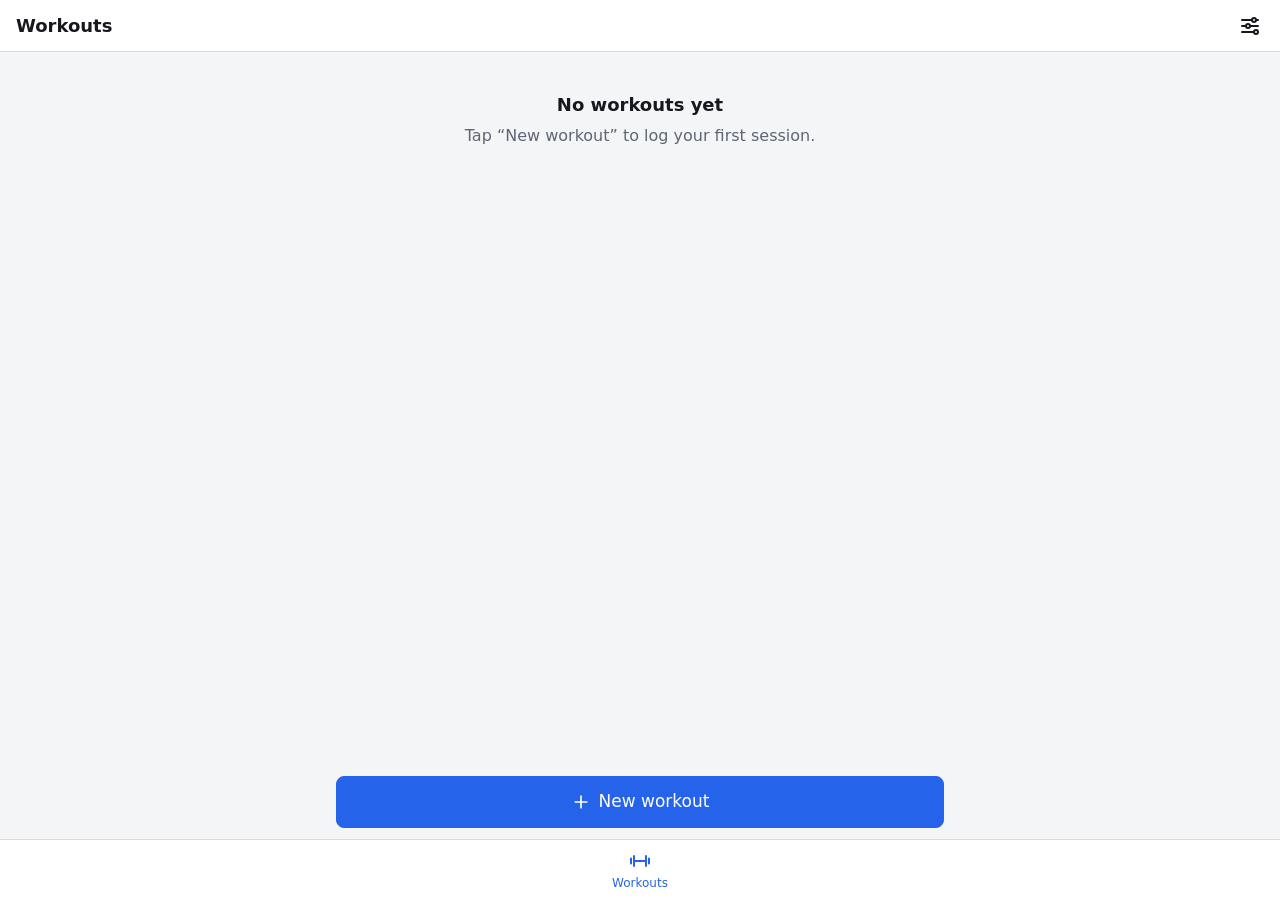
==== index.html @ 20797b5a "FitTrack v1: app shell, storage layer and workout log Static site (plain HTML/CSS/JS, no build step)" ====
<!doctype html>
<html lang="en">
<head>
  <meta charset="utf-8">
  <meta name="viewport" content="width=device-width, initial-scale=1, viewport-fit=cover">
  <meta name="theme-color" content="#ffffff" media="(prefers-color-scheme: light)">
  <meta name="theme-color" content="#181b21" media="(prefers-color-scheme: dark)">
  <title>FitTrack</title>
  <link rel="stylesheet" href="css/base.css">
  <link rel="stylesheet" href="css/layout.css">
  <link rel="stylesheet" href="css/components.css">
</head>
<body>
  <header class="app-header">
    <button id="header-back" class="icon-btn" type="button" aria-label="Back" hidden></button>
    <h1 id="header-title">FitTrack</h1>
    <a id="header-settings" class="icon-btn" href="#/settings" aria-label="Settings"></a>
  </header>

  <main id="main">
    <noscript><p class="banner banner-danger">FitTrack needs JavaScript to run.</p></noscript>
  </main>

  <nav id="bottom-nav" class="bottom-nav" aria-label="Sections"></nav>
  <div id="toast" class="toast" role="status" aria-live="polite" hidden></div>

  <!-- Order matters: core first, then modules, then app.js starts everything. -->
  <script src="js/core/dates.js"></script>
  <script src="js/core/migrations.js"></script>
  <script src="js/core/storage.js"></script>
  <script src="js/core/registry.js"></script>
  <script src="js/core/router.js"></script>
  <script src="js/core/ui.js"></script>
  <script src="js/modules/workouts.js"></script>
  <script src="js/modules/settings.js"></script>
  <script src="js/app.js"></script>
</body>
</html>
---- css/base.css ----
:root {
  --bg: #f4f5f7;
  --surface: #ffffff;
  --surface-2: #eef0f3;
  --text: #16181d;
  --text-muted: #5f6673;
  --border: #d9dde3;
  --accent: #2563eb;
  --accent-text: #ffffff;
  --success: #15803d;
  --success-text: #ffffff;
  --success-soft: #dcfce7;
  --danger: #b91c1c;
  --danger-text: #ffffff;
  --danger-soft: #fee2e2;
  --warning-soft: #fef3c7;
  --warning-text: #78350f;

  --radius: 12px;
  --radius-sm: 8px;
  --space-1: 4px;
  --space-2: 8px;
  --space-3: 12px;
  --space-4: 16px;
  --space-5: 24px;
  --tap: 44px;
  --header-h: 52px;
  --nav-h: 60px;
  --font: system-ui, -apple-system, "Segoe UI", Roboto, sans-serif;

  color-scheme: light dark;
}

@media (prefers-color-scheme: dark) {
  :root {
    --bg: #0f1115;
    --surface: #181b21;
    --surface-2: #22262e;
    --text: #e8eaee;
    --text-muted: #9aa1ad;
    --border: #2e333c;
    --accent: #6b97ff;
    --accent-text: #0b1020;
    --success: #4ade80;
    --success-text: #052e14;
    --success-soft: #14301f;
    --danger: #f87171;
    --danger-text: #2a0a0a;
    --danger-soft: #3a1717;
    --warning-soft: #3a2e0e;
    --warning-text: #fcd34d;
  }
}

*, *::before, *::after { box-sizing: border-box; }

html { -webkit-text-size-adjust: 100%; }

body {
  margin: 0;
  font-family: var(--font);
  font-size: 16px;
  line-height: 1.4;
  background: var(--bg);
  color: var(--text);
  -webkit-tap-highlight-color: transparent;
}

button, input, textarea, select { font: inherit; color: inherit; }
h1, h2, h3, p { margin: 0; }
h1, h2, h3 { line-height: 1.2; }
[hidden] { display: none !important; }

.muted { color: var(--text-muted); }
.small { font-size: 14px; }
---- css/layout.css ----
.app-header {
  position: sticky;
  top: 0;
  z-index: 10;
  display: flex;
  align-items: center;
  gap: var(--space-1);
  min-height: calc(var(--header-h) + env(safe-area-inset-top));
  padding: env(safe-area-inset-top) max(var(--space-2), env(safe-area-inset-right)) 0 max(var(--space-2), env(safe-area-inset-left));
  background: var(--surface);
  border-bottom: 1px solid var(--border);
}

.app-header h1 {
  flex: 1;
  padding-left: var(--space-2);
  font-size: 18px;
  font-weight: 600;
  white-space: nowrap;
  overflow: hidden;
  text-overflow: ellipsis;
}

#header-back:not([hidden]) + h1 { padding-left: 0; }

main {
  max-width: 640px;
  margin: 0 auto;
  padding: var(--space-4) max(var(--space-4), env(safe-area-inset-right))
    calc(var(--nav-h) + env(safe-area-inset-bottom) + 96px) max(var(--space-4), env(safe-area-inset-left));
}

.bottom-nav {
  position: fixed;
  left: 0;
  right: 0;
  bottom: 0;
  z-index: 10;
  display: flex;
  justify-content: center;
  background: var(--surface);
  border-top: 1px solid var(--border);
  padding-bottom: env(safe-area-inset-bottom);
}

.bottom-nav a {
  flex: 1;
  max-width: 120px;
  min-height: var(--nav-h);
  display: flex;
  flex-direction: column;
  align-items: center;
  justify-content: center;
  gap: 2px;
  font-size: 12px;
  font-weight: 500;
  color: var(--text-muted);
  text-decoration: none;
}

.bottom-nav a[aria-current="page"] { color: var(--accent); }
.bottom-nav .icon { width: 24px; height: 24px; }

/* Primary action pinned above the tab bar, within thumb reach. */
.sticky-action {
  position: fixed;
  left: 0;
  right: 0;
  bottom: calc(var(--nav-h) + env(safe-area-inset-bottom));
  z-index: 5;
  padding: var(--space-5) var(--space-4) var(--space-3);
  background: linear-gradient(transparent, var(--bg) 40%);
  pointer-events: none;
}

.sticky-action .btn {
  display: flex;
  max-width: 608px;
  margin: 0 auto;
  pointer-events: auto;
}

/* On Android the keyboard shrinks the viewport, which would push fixed bars
   over the field being typed in. Hide them while typing. */
body:has(input:focus, textarea:focus) .bottom-nav,
body:has(input:focus, textarea:focus) .sticky-action {
  display: none;
}
---- css/components.css ----
/* ---------- Icons ---------- */
.icon { display: inline-flex; width: 20px; height: 20px; flex: none; }
.icon svg { width: 100%; height: 100%; }

/* ---------- Buttons ---------- */
.btn {
  display: inline-flex;
  align-items: center;
  justify-content: center;
  gap: var(--space-2);
  min-height: var(--tap);
  padding: 0 var(--space-4);
  border: 1px solid var(--border);
  border-radius: var(--radius-sm);
  background: var(--surface);
  color: var(--text);
  font-weight: 500;
  text-decoration: none;
  cursor: pointer;
  touch-action: manipulation;
}
.btn:active { transform: scale(0.98); }
.btn-primary { background: var(--accent); border-color: var(--accent); color: var(--accent-text); }
.btn-danger { color: var(--danger); border-color: var(--danger); background: transparent; }
.btn-danger-solid { background: var(--danger); border-color: var(--danger); color: var(--danger-text); }
.btn-dashed { border-style: dashed; background: transparent; color: var(--text-muted); }
.btn-block { width: 100%; }
.btn-lg { min-height: 52px; font-size: 17px; }

.icon-btn {
  display: inline-flex;
  align-items: center;
  justify-content: center;
  width: var(--tap);
  height: var(--tap);
  flex: none;
  padding: 0;
  border: 0;
  border-radius: 50%;
  background: transparent;
  color: var(--text);
  text-decoration: none;
  cursor: pointer;
  touch-action: manipulation;
}
.icon-btn .icon { width: 24px; height: 24px; }
.icon-btn-muted { color: var(--text-muted); }
.icon-btn-muted .icon { width: 20px; height: 20px; }

/* ---------- Forms ---------- */
.field { display: flex; flex-direction: column; gap: var(--space-1); min-width: 0; }
.field-label { font-size: 14px; font-weight: 500; color: var(--text-muted); }

.input {
  width: 100%;
  min-height: var(--tap);
  padding: var(--space-2) var(--space-3);
  border: 1px solid var(--border);
  border-radius: var(--radius-sm);
  background: var(--surface);
  font-size: 16px; /* below 16px, iOS Safari zooms in on focus */
}
.input:focus { outline: 2px solid var(--accent); outline-offset: -1px; border-color: transparent; }
textarea.input { min-height: 88px; resize: vertical; }
.input-num { padding: var(--space-2) var(--space-1); text-align: center; font-variant-numeric: tabular-nums; }

.segmented { display: inline-flex; border: 1px solid var(--border); border-radius: var(--radius-sm); overflow: hidden; }
.segmented button {
  min-height: var(--tap);
  min-width: 72px;
  border: 0;
  background: var(--surface);
  font-weight: 500;
  cursor: pointer;
}
.segmented button + button { border-left: 1px solid var(--border); }
.segmented button[aria-pressed="true"] { background: var(--accent); color: var(--accent-text); }

/* ---------- Layout helpers ---------- */
.stack { display: flex; flex-direction: column; gap: var(--space-4); }
.stack-sm { display: flex; flex-direction: column; gap: var(--space-2); }
.row { display: flex; gap: var(--space-3); align-items: flex-end; }
.grow { flex: 1; }

.card {
  display: block;
  background: var(--surface);
  border: 1px solid var(--border);
  border-radius: var(--radius);
  padding: var(--space-4);
  color: inherit;
  text-decoration: none;
}
.card h2 { font-size: 17px; }

.card-list { list-style: none; margin: 0 0 var(--space-5); padding: 0; display: flex; flex-direction: column; gap: var(--space-3); }
.list-heading { margin: 0 0 var(--space-2); font-size: 13px; font-weight: 600; letter-spacing: 0.04em; text-transform: uppercase; color: var(--text-muted); }

.empty-state { padding: var(--space-5) var(--space-4); text-align: center; color: var(--text-muted); }
.empty-state strong { display: block; margin-bottom: var(--space-2); font-size: 18px; color: var(--text); }

/* ---------- Banners, toast, dialog ---------- */
.banner {
  display: block;
  margin-bottom: var(--space-4);
  padding: var(--space-3) var(--space-4);
  border-radius: var(--radius-sm);
  font-size: 15px;
  text-decoration: none;
}
.banner-warning { background: var(--warning-soft); color: var(--warning-text); }
.banner-danger { background: var(--danger-soft); color: var(--danger); }

.toast {
  position: fixed;
  left: 50%;
  bottom: calc(var(--nav-h) + env(safe-area-inset-bottom) + 88px);
  z-index: 30;
  width: max-content;
  max-width: calc(100% - 32px);
  transform: translateX(-50%);
  padding: var(--space-3) var(--space-4);
  border-radius: var(--radius-sm);
  background: var(--text);
  color: var(--bg);
  font-size: 15px;
  box-shadow: 0 4px 16px rgb(0 0 0 / 0.2);
}
.toast-error { background: var(--danger); color: var(--danger-text); }

.dialog {
  width: min(400px, calc(100% - 32px));
  padding: var(--space-5);
  border: 0;
  border-radius: var(--radius);
  background: var(--surface);
  color: var(--text);
}
.dialog::backdrop { background: rgb(0 0 0 / 0.45); }
.dialog p { white-space: pre-line; }
.dialog-actions { display: flex; justify-content: flex-end; gap: var(--space-2); margin-top: var(--space-5); }

/* ---------- Workouts ---------- */
.workout-card-top { display: flex; justify-content: space-between; align-items: baseline; gap: var(--space-3); }
.workout-card-title { font-size: 17px; font-weight: 600; }
.workout-card-names { margin-top: var(--space-1); font-size: 14px; color: var(--text-muted); white-space: nowrap; overflow: hidden; text-overflow: ellipsis; }

.save-status { min-width: 64px; padding-bottom: var(--space-3); font-size: 13px; color: var(--text-muted); text-align: right; white-space: nowrap; }

.exercise { padding: var(--space-3); }
.exercise-head { display: flex; align-items: center; gap: var(--space-1); }
.exercise-name { font-weight: 600; }
.exercise-hint { margin-top: var(--space-2); font-size: 13px; color: var(--text-muted); }

.set-grid-head,
.set-row {
  display: grid;
  grid-template-columns: 28px 1fr 1fr 52px 36px;
  gap: var(--space-2);
  align-items: center;
}
.set-grid-head {
  margin-top: var(--space-3);
  font-size: 12px;
  letter-spacing: 0.04em;
  text-align: center;
  text-transform: uppercase;
  color: var(--text-muted);
}
.set-row { margin-top: var(--space-2); }
.set-index { text-align: center; font-weight: 600; color: var(--text-muted); }
.set-row.is-done .input { background: var(--success-soft); border-color: transparent; }
.set-row .icon-btn { width: 36px; }

.done-toggle {
  display: flex;
  align-items: center;
  justify-content: center;
  height: var(--tap);
  border: 1px solid var(--border);
  border-radius: var(--radius-sm);
  background: var(--surface);
  color: var(--text-muted);
  cursor: pointer;
  touch-action: manipulation;
}
.done-toggle[aria-pressed="true"] { background: var(--success); border-color: var(--success); color: var(--success-text); }

.add-set { margin-top: var(--space-3); }

.editor-actions { display: grid; grid-template-columns: 1fr 1fr; gap: var(--space-3); }
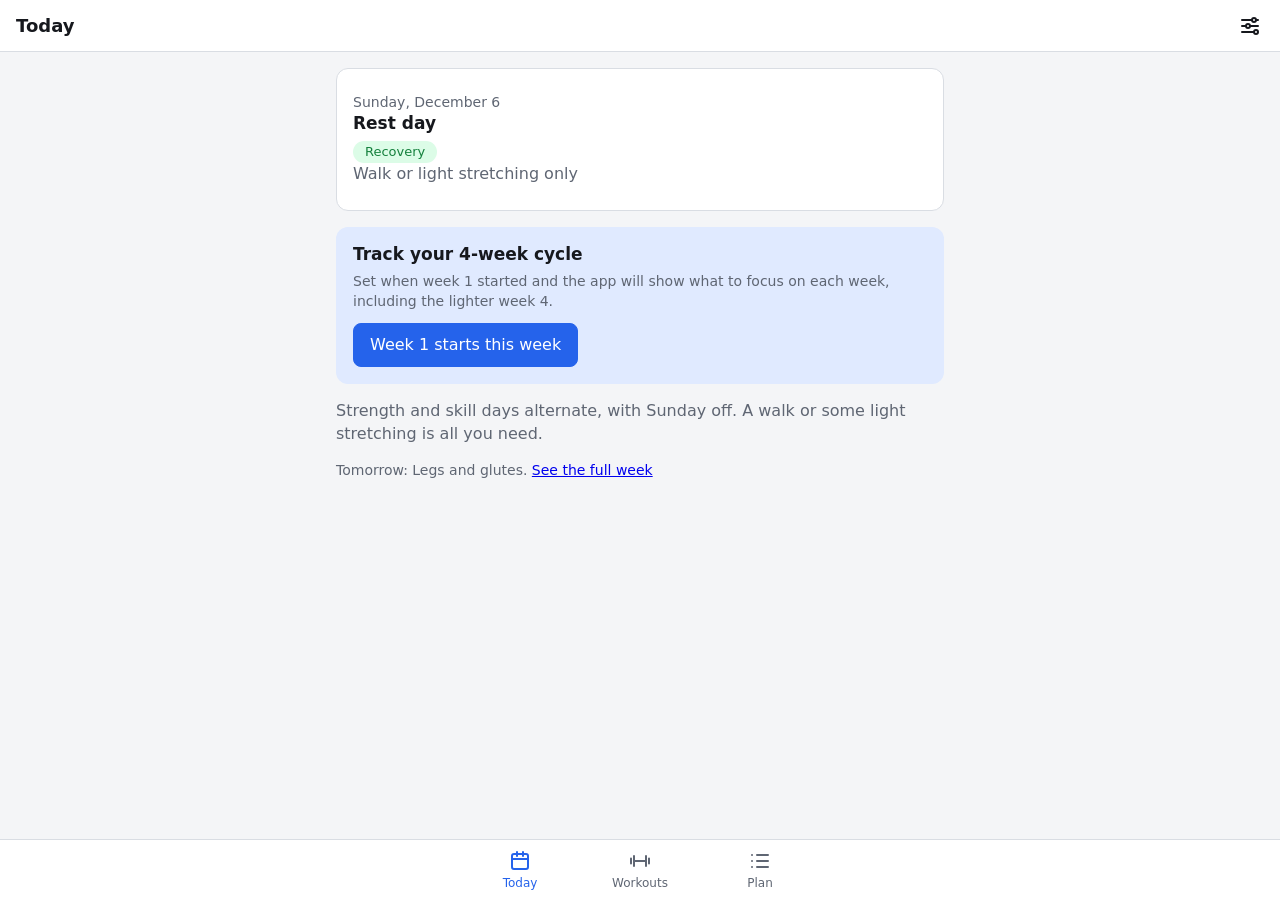
==== commit fc92868d: "Add Today and Plan tabs with the calisthenics plan, plus installable offline support Today shows the" ====
--- a/index.html
+++ b/index.html
@@ -6,6 +6,12 @@
   <meta name="theme-color" content="#ffffff" media="(prefers-color-scheme: light)">
   <meta name="theme-color" content="#181b21" media="(prefers-color-scheme: dark)">
   <title>FitTrack</title>
+  <link rel="manifest" href="manifest.webmanifest">
+  <link rel="icon" type="image/png" href="icons/icon-192.png">
+  <link rel="apple-touch-icon" href="icons/apple-touch-icon.png">
+  <meta name="apple-mobile-web-app-capable" content="yes">
+  <meta name="mobile-web-app-capable" content="yes">
+  <meta name="apple-mobile-web-app-title" content="FitTrack">
   <link rel="stylesheet" href="css/base.css">
   <link rel="stylesheet" href="css/layout.css">
   <link rel="stylesheet" href="css/components.css">
@@ -31,8 +37,18 @@
   <script src="js/core/registry.js"></script>
   <script src="js/core/router.js"></script>
   <script src="js/core/ui.js"></script>
+  <script src="js/data/plan.js"></script>
+  <script src="js/modules/plan-view.js"></script>
+  <script src="js/modules/today.js"></script>
   <script src="js/modules/workouts.js"></script>
+  <script src="js/modules/plan.js"></script>
   <script src="js/modules/settings.js"></script>
   <script src="js/app.js"></script>
+  <script>
+    // Offline support. Only over https or localhost, and a failure here must never stop the app.
+    if ('serviceWorker' in navigator) {
+      window.addEventListener('load', () => navigator.serviceWorker.register('sw.js').catch(() => {}));
+    }
+  </script>
 </body>
 </html>
--- a/css/base.css
+++ b/css/base.css
@@ -7,6 +7,7 @@
   --border: #d9dde3;
   --accent: #2563eb;
   --accent-text: #ffffff;
+  --accent-soft: #e0eaff;
   --success: #15803d;
   --success-text: #ffffff;
   --success-soft: #dcfce7;
@@ -41,6 +42,7 @@
     --border: #2e333c;
     --accent: #6b97ff;
     --accent-text: #0b1020;
+    --accent-soft: #1c2845;
     --success: #4ade80;
     --success-text: #052e14;
     --success-soft: #14301f;
--- a/css/components.css
+++ b/css/components.css
@@ -189,3 +189,51 @@
 .add-set { margin-top: var(--space-3); }
 
 .editor-actions { display: grid; grid-template-columns: 1fr 1fr; gap: var(--space-3); }
+
+/* ---------- Training plan ---------- */
+.chip-row { display: flex; flex-wrap: wrap; gap: var(--space-2); margin-top: var(--space-2); }
+.chip {
+  display: inline-block;
+  padding: 2px var(--space-3);
+  border-radius: 999px;
+  background: var(--surface-2);
+  font-size: 13px;
+  font-weight: 500;
+  color: var(--text-muted);
+}
+.chip-success { background: var(--success-soft); color: var(--success); }
+
+.today-title { font-size: 24px; font-weight: 700; }
+.today-hero { padding: var(--space-5) var(--space-4); }
+
+.week-card { display: flex; flex-direction: column; gap: var(--space-2); background: var(--accent-soft); border-color: transparent; }
+.week-card.is-deload { background: var(--success-soft); }
+.week-card-top { display: flex; justify-content: space-between; align-items: flex-start; gap: var(--space-3); }
+.week-card .btn { align-self: flex-start; margin-top: var(--space-1); }
+
+.ex-list { list-style: none; margin: 0; padding: 0; display: flex; flex-direction: column; gap: var(--space-2); }
+.ex-item { background: var(--surface); border: 1px solid var(--border); border-radius: var(--radius); }
+.ex-item summary {
+  display: flex;
+  flex-direction: column;
+  gap: 2px;
+  min-height: var(--tap);
+  padding: var(--space-3) var(--space-4);
+  cursor: pointer;
+  list-style: none;
+}
+.ex-item summary::-webkit-details-marker { display: none; }
+.ex-item[open] summary { border-bottom: 1px solid var(--border); }
+.ex-name { font-weight: 600; }
+.ex-target { font-size: 14px; color: var(--accent); font-variant-numeric: tabular-nums; }
+.ex-item > .ex-how, .ex-item > .stack-sm { padding: var(--space-3) var(--space-4); }
+.ex-how { font-size: 15px; color: var(--text-muted); }
+.ex-step { font-size: 15px; font-weight: 600; }
+
+.day-row { display: grid; grid-template-columns: 96px 1fr auto; gap: var(--space-3); align-items: baseline; padding: var(--space-3) var(--space-4); }
+.day-row-name { font-weight: 600; }
+.day-row.is-today { border-color: var(--accent); box-shadow: inset 0 0 0 1px var(--accent); }
+
+.fold summary { cursor: pointer; font-weight: 600; min-height: 24px; }
+.fold-body { margin-top: var(--space-3); }
+.plain-list { margin: 0; padding-left: 20px; font-size: 15px; display: flex; flex-direction: column; gap: var(--space-2); }
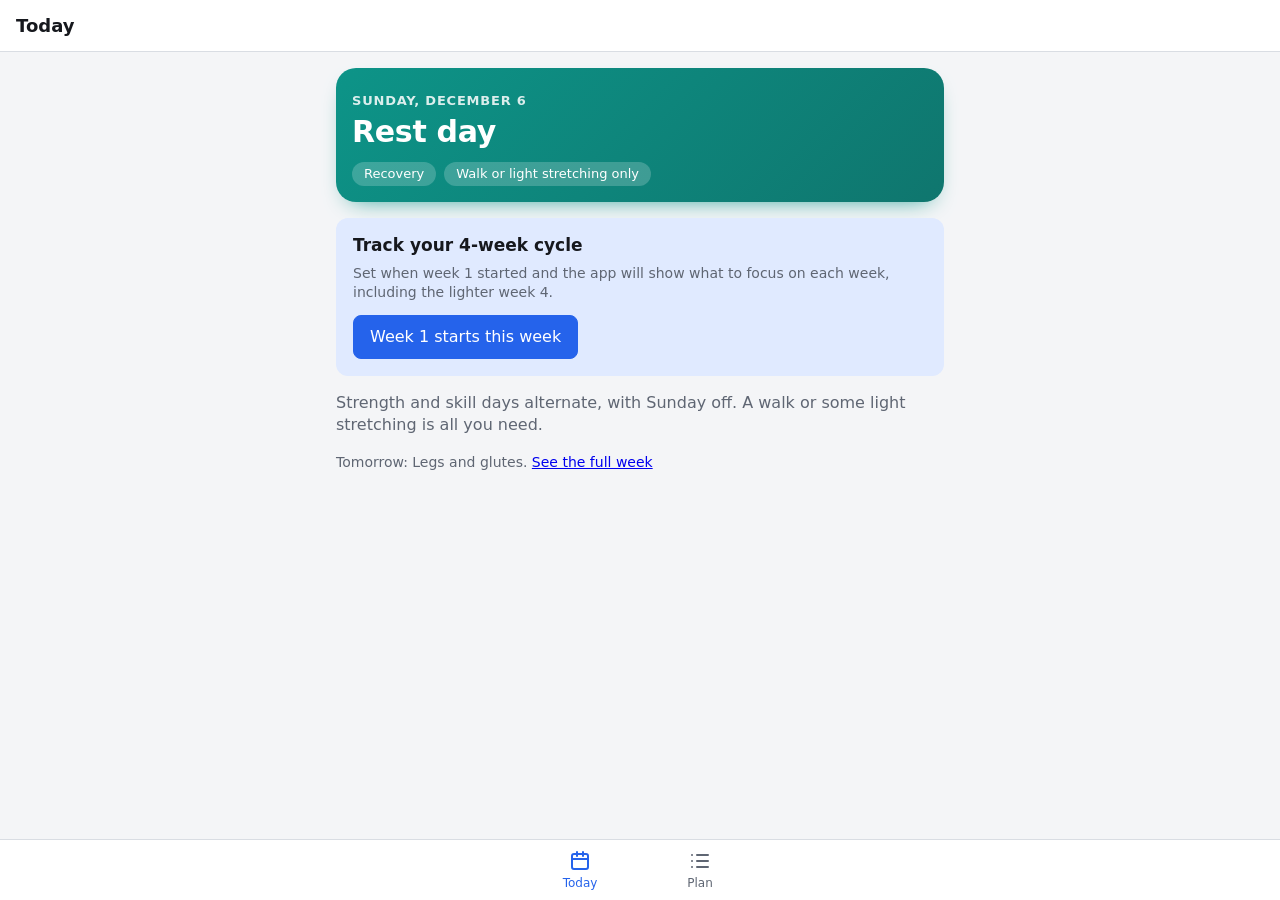
==== commit f31b134b: "Replace the workout log with a tick next to each exercise on Today Removes the Workouts tab, Setting" ====
--- a/index.html
+++ b/index.html
@@ -20,7 +20,6 @@
   <header class="app-header">
     <button id="header-back" class="icon-btn" type="button" aria-label="Back" hidden></button>
     <h1 id="header-title">FitTrack</h1>
-    <a id="header-settings" class="icon-btn" href="#/settings" aria-label="Settings"></a>
   </header>
 
   <main id="main">
@@ -40,9 +39,7 @@
   <script src="js/data/plan.js"></script>
   <script src="js/modules/plan-view.js"></script>
   <script src="js/modules/today.js"></script>
-  <script src="js/modules/workouts.js"></script>
   <script src="js/modules/plan.js"></script>
-  <script src="js/modules/settings.js"></script>
   <script src="js/app.js"></script>
   <script>
     // Offline support. Only over https or localhost, and a failure here must never stop the app.
--- a/css/base.css
+++ b/css/base.css
@@ -8,6 +8,14 @@
   --accent: #2563eb;
   --accent-text: #ffffff;
   --accent-soft: #e0eaff;
+  --ring: #b9bfca;
+  --shadow: 0 1px 2px rgb(16 24 40 / 0.05), 0 1px 3px rgb(16 24 40 / 0.04);
+  --hero-from: #2563eb;
+  --hero-to: #4f46e5;
+  --rest-from: #0d9488;
+  --rest-to: #0f766e;
+  --done-from: #16a34a;
+  --done-to: #0f766e;
   --success: #15803d;
   --success-text: #ffffff;
   --success-soft: #dcfce7;
@@ -43,6 +51,14 @@
     --accent: #6b97ff;
     --accent-text: #0b1020;
     --accent-soft: #1c2845;
+    --ring: #4a5160;
+    --shadow: 0 1px 2px rgb(0 0 0 / 0.4);
+    --hero-from: #2f54d4;
+    --hero-to: #4338ca;
+    --rest-from: #0f766e;
+    --rest-to: #115e59;
+    --done-from: #15803d;
+    --done-to: #0f766e;
     --success: #4ade80;
     --success-text: #052e14;
     --success-soft: #14301f;
--- a/css/layout.css
+++ b/css/layout.css
@@ -27,7 +27,7 @@
   max-width: 640px;
   margin: 0 auto;
   padding: var(--space-4) max(var(--space-4), env(safe-area-inset-right))
-    calc(var(--nav-h) + env(safe-area-inset-bottom) + 96px) max(var(--space-4), env(safe-area-inset-left));
+    calc(var(--nav-h) + env(safe-area-inset-bottom) + var(--space-5)) max(var(--space-4), env(safe-area-inset-left));
 }
 
 .bottom-nav {
@@ -61,28 +61,8 @@
 .bottom-nav a[aria-current="page"] { color: var(--accent); }
 .bottom-nav .icon { width: 24px; height: 24px; }
 
-/* Primary action pinned above the tab bar, within thumb reach. */
-.sticky-action {
-  position: fixed;
-  left: 0;
-  right: 0;
-  bottom: calc(var(--nav-h) + env(safe-area-inset-bottom));
-  z-index: 5;
-  padding: var(--space-5) var(--space-4) var(--space-3);
-  background: linear-gradient(transparent, var(--bg) 40%);
-  pointer-events: none;
-}
-
-.sticky-action .btn {
-  display: flex;
-  max-width: 608px;
-  margin: 0 auto;
-  pointer-events: auto;
-}
-
-/* On Android the keyboard shrinks the viewport, which would push fixed bars
-   over the field being typed in. Hide them while typing. */
-body:has(input:focus, textarea:focus) .bottom-nav,
-body:has(input:focus, textarea:focus) .sticky-action {
+/* On Android the keyboard shrinks the viewport, which would push the fixed bar
+   over the field being typed in. Hide it while typing. */
+body:has(input:focus, textarea:focus) .bottom-nav {
   display: none;
 }
--- a/css/components.css
+++ b/css/components.css
@@ -140,61 +140,13 @@
 .dialog p { white-space: pre-line; }
 .dialog-actions { display: flex; justify-content: flex-end; gap: var(--space-2); margin-top: var(--space-5); }
 
-/* ---------- Workouts ---------- */
-.workout-card-top { display: flex; justify-content: space-between; align-items: baseline; gap: var(--space-3); }
-.workout-card-title { font-size: 17px; font-weight: 600; }
-.workout-card-names { margin-top: var(--space-1); font-size: 14px; color: var(--text-muted); white-space: nowrap; overflow: hidden; text-overflow: ellipsis; }
-
-.save-status { min-width: 64px; padding-bottom: var(--space-3); font-size: 13px; color: var(--text-muted); text-align: right; white-space: nowrap; }
-
-.exercise { padding: var(--space-3); }
-.exercise-head { display: flex; align-items: center; gap: var(--space-1); }
-.exercise-name { font-weight: 600; }
-.exercise-hint { margin-top: var(--space-2); font-size: 13px; color: var(--text-muted); }
-
-.set-grid-head,
-.set-row {
-  display: grid;
-  grid-template-columns: 28px 1fr 1fr 52px 36px;
-  gap: var(--space-2);
-  align-items: center;
-}
-.set-grid-head {
-  margin-top: var(--space-3);
-  font-size: 12px;
-  letter-spacing: 0.04em;
-  text-align: center;
-  text-transform: uppercase;
-  color: var(--text-muted);
-}
-.set-row { margin-top: var(--space-2); }
-.set-index { text-align: center; font-weight: 600; color: var(--text-muted); }
-.set-row.is-done .input { background: var(--success-soft); border-color: transparent; }
-.set-row .icon-btn { width: 36px; }
-
-.done-toggle {
-  display: flex;
-  align-items: center;
-  justify-content: center;
-  height: var(--tap);
-  border: 1px solid var(--border);
-  border-radius: var(--radius-sm);
-  background: var(--surface);
-  color: var(--text-muted);
-  cursor: pointer;
-  touch-action: manipulation;
-}
-.done-toggle[aria-pressed="true"] { background: var(--success); border-color: var(--success); color: var(--success-text); }
-
-.add-set { margin-top: var(--space-3); }
-
-.editor-actions { display: grid; grid-template-columns: 1fr 1fr; gap: var(--space-3); }
-
 /* ---------- Training plan ---------- */
-.chip-row { display: flex; flex-wrap: wrap; gap: var(--space-2); margin-top: var(--space-2); }
+.card { box-shadow: var(--shadow); }
+
+.chip-row { display: flex; flex-wrap: wrap; gap: var(--space-2); margin-top: var(--space-3); }
 .chip {
   display: inline-block;
-  padding: 2px var(--space-3);
+  padding: 3px var(--space-3);
   border-radius: 999px;
   background: var(--surface-2);
   font-size: 13px;
@@ -203,33 +155,98 @@
 }
 .chip-success { background: var(--success-soft); color: var(--success); }
 
-.today-title { font-size: 24px; font-weight: 700; }
-.today-hero { padding: var(--space-5) var(--space-4); }
-
-.week-card { display: flex; flex-direction: column; gap: var(--space-2); background: var(--accent-soft); border-color: transparent; }
+/* Hero: today's session and how far through it you are. */
+.hero {
+  padding: var(--space-5) var(--space-4) var(--space-4);
+  border-radius: 20px;
+  color: #fff;
+  background: linear-gradient(135deg, var(--hero-from), var(--hero-to));
+  box-shadow: 0 10px 24px -14px var(--hero-from);
+  transition: background 0.3s;
+}
+.hero.is-rest { background: linear-gradient(135deg, var(--rest-from), var(--rest-to)); box-shadow: 0 10px 24px -14px var(--rest-from); }
+.hero.is-complete { background: linear-gradient(135deg, var(--done-from), var(--done-to)); box-shadow: 0 10px 24px -14px var(--done-from); }
+.hero-date { font-size: 13px; font-weight: 600; letter-spacing: 0.06em; text-transform: uppercase; opacity: 0.85; }
+.hero-title { margin-top: var(--space-1); font-size: 30px; font-weight: 700; letter-spacing: -0.01em; }
+.hero .chip { background: rgb(255 255 255 / 0.2); color: #fff; }
+.progress { height: 8px; margin-top: var(--space-4); border-radius: 999px; background: rgb(255 255 255 / 0.28); overflow: hidden; }
+.progress-fill { width: 0; height: 100%; border-radius: inherit; background: #fff; transition: width 0.35s ease; }
+.hero-progress { margin-top: var(--space-2); font-size: 14px; font-weight: 600; }
+
+.week-card { display: flex; flex-direction: column; gap: var(--space-2); background: var(--accent-soft); border-color: transparent; box-shadow: none; }
 .week-card.is-deload { background: var(--success-soft); }
 .week-card-top { display: flex; justify-content: space-between; align-items: flex-start; gap: var(--space-3); }
 .week-card .btn { align-self: flex-start; margin-top: var(--space-1); }
 
-.ex-list { list-style: none; margin: 0; padding: 0; display: flex; flex-direction: column; gap: var(--space-2); }
-.ex-item { background: var(--surface); border: 1px solid var(--border); border-radius: var(--radius); }
+/* Exercises */
+.ex-list { list-style: none; margin: 0; padding: 0; display: flex; flex-direction: column; gap: var(--space-3); }
+.ex-item { background: var(--surface); border: 1px solid var(--border); border-radius: 14px; box-shadow: var(--shadow); }
 .ex-item summary {
   display: flex;
   flex-direction: column;
+  justify-content: center;
   gap: 2px;
-  min-height: var(--tap);
-  padding: var(--space-3) var(--space-4);
+  min-height: 56px;
+  padding: var(--space-2) var(--space-4);
   cursor: pointer;
   list-style: none;
 }
 .ex-item summary::-webkit-details-marker { display: none; }
 .ex-item[open] summary { border-bottom: 1px solid var(--border); }
-.ex-name { font-weight: 600; }
+.ex-name { font-weight: 600; transition: color 0.2s; }
 .ex-target { font-size: 14px; color: var(--accent); font-variant-numeric: tabular-nums; }
 .ex-item > .ex-how, .ex-item > .stack-sm { padding: var(--space-3) var(--space-4); }
 .ex-how { font-size: 15px; color: var(--text-muted); }
 .ex-step { font-size: 15px; font-weight: 600; }
 
+/* Tracked exercise: tick on the left, notes expand on the right. */
+.ex-row {
+  display: flex;
+  align-items: flex-start;
+  background: var(--surface);
+  border: 1px solid var(--border);
+  border-radius: 14px;
+  box-shadow: var(--shadow);
+  transition: background 0.25s, border-color 0.25s;
+}
+.ex-row .ex-item { flex: 1; min-width: 0; border: 0; border-radius: 0; background: transparent; box-shadow: none; }
+.ex-row .ex-item summary { padding-left: 0; }
+.ex-row .ex-item > .ex-how { padding-left: 0; }
+.ex-row.is-done { background: var(--success-soft); border-color: transparent; }
+.ex-row.is-done .ex-name { color: var(--text-muted); text-decoration: line-through; }
+.ex-row.is-done .ex-target { color: var(--success); }
+.ex-row.is-done .ex-item[open] summary { border-bottom-color: rgb(0 0 0 / 0.08); }
+
+.tick {
+  flex: none;
+  display: flex;
+  align-items: center;
+  justify-content: center;
+  width: 60px;
+  height: 56px;
+  padding: 0;
+  border: 0;
+  background: transparent;
+  cursor: pointer;
+  touch-action: manipulation;
+}
+.tick-box {
+  display: flex;
+  align-items: center;
+  justify-content: center;
+  width: 32px;
+  height: 32px;
+  border: 2px solid var(--ring);
+  border-radius: 50%;
+  color: transparent;
+  transition: background 0.2s, border-color 0.2s, color 0.2s, transform 0.2s;
+}
+.tick-box .icon { width: 20px; height: 20px; }
+.tick:active .tick-box { transform: scale(0.9); }
+.tick[aria-pressed="true"] .tick-box { background: var(--success); border-color: var(--success); color: var(--success-text); }
+.tick:focus-visible { outline: 2px solid var(--accent); outline-offset: -4px; border-radius: 12px; }
+
+/* Plan tab */
 .day-row { display: grid; grid-template-columns: 96px 1fr auto; gap: var(--space-3); align-items: baseline; padding: var(--space-3) var(--space-4); }
 .day-row-name { font-weight: 600; }
 .day-row.is-today { border-color: var(--accent); box-shadow: inset 0 0 0 1px var(--accent); }
@@ -237,3 +254,5 @@
 .fold summary { cursor: pointer; font-weight: 600; min-height: 24px; }
 .fold-body { margin-top: var(--space-3); }
 .plain-list { margin: 0; padding-left: 20px; font-size: 15px; display: flex; flex-direction: column; gap: var(--space-2); }
+
+.today-title { font-size: 24px; font-weight: 700; }
